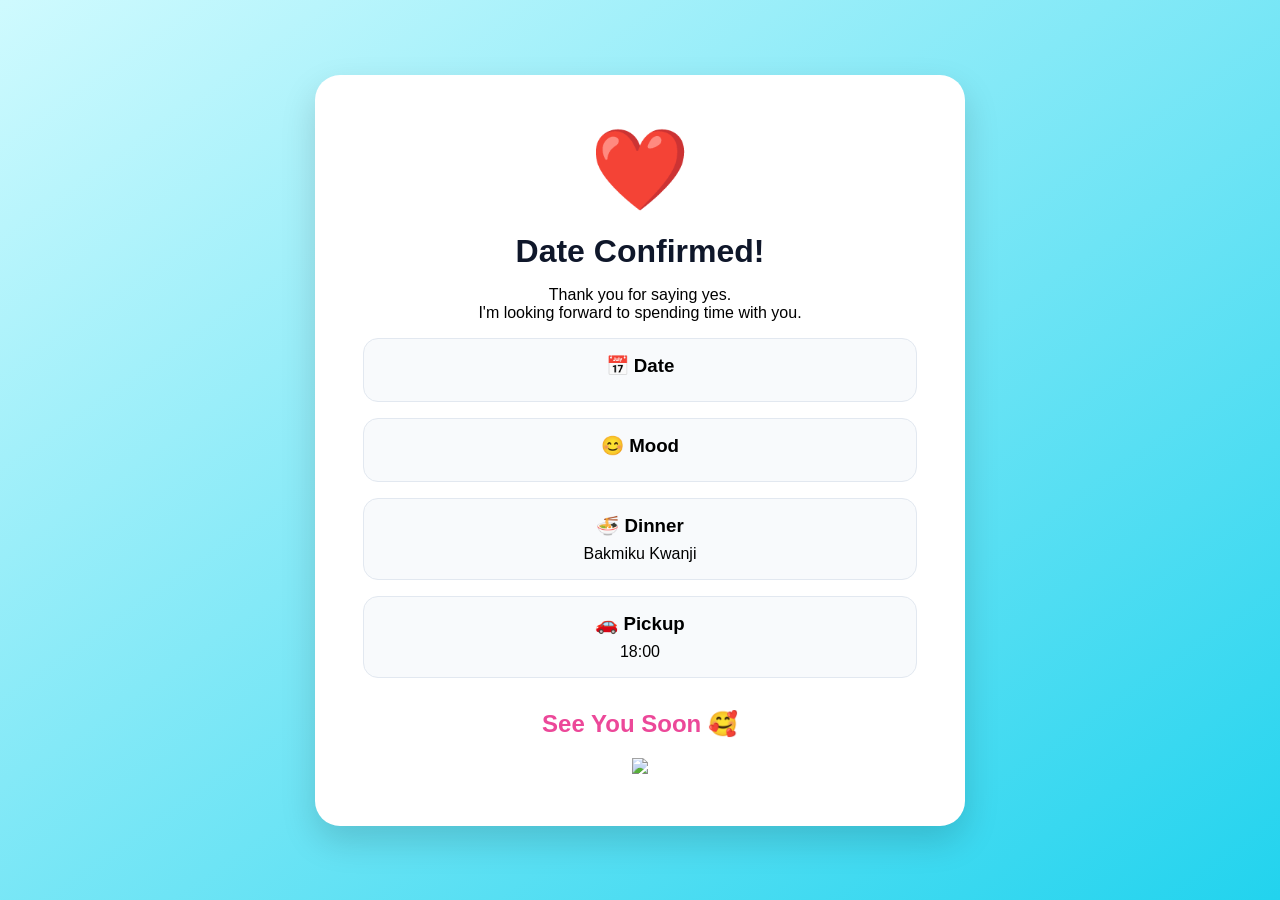
==== thankyou.html @ 7d4014b0 "Add files via upload" ====
<!DOCTYPE html>
<html lang="en">
<head>
    <meta charset="UTF-8">
    <meta name="viewport" content="width=device-width, initial-scale=1.0">
    <title>See You Soon ❤️</title>

    <link rel="stylesheet" href="tstyles.css">
</head>
<body>

    <div class="thankyou-card">

        <div class="heart">❤️</div>

        <h1>Date Confirmed!</h1>

        <p>
            Thank you for saying yes.
        </p>

        <p>
            I'm looking forward to spending time with you.
        </p>

        <div class="info-box">

            <h3>📅 Date</h3>
            <p id="selectedDate"></p>

        </div>

        <div class="info-box">

            <h3>😊 Mood</h3>
            <p id="selectedMood"></p>

        </div>

        <div class="info-box">

            <h3>🍜 Dinner</h3>
            <p>Bakmiku Kwanji</p>

        </div>

        <div class="info-box">

            <h3>🚗 Pickup</h3>
            <p>18:00</p>

        </div>

        <h2 class="see-you">
            See You Soon 🥰
        </h2>
        <img src="asset/Cat Orange GIF.gif" class="happy-gif">

    </div>

    <script src="thankyou.js"></script>
    
</body>
</html>
---- tstyles.css ----
*{
    margin:0;
    padding:0;
    box-sizing:border-box;
}

body{
    min-height:100vh;

    display:flex;
    justify-content:center;
    align-items:center;

    padding:20px;

    background:linear-gradient(
        to right bottom,
        #cffafe,
        #22d3ee
    );

    font-family:Arial, sans-serif;
}
.thankyou-card{

    width:100%;
    max-width:650px;

    background:white;

    padding:3rem;

    border-radius:25px;

    text-align:center;

    box-shadow:
        0 15px 35px rgba(0,0,0,.15);

    animation:fadeIn .8s ease;
}
.heart{
    font-size:5rem;
    margin-bottom:1rem;
}
.thankyou-card h1{
    color:#0f172a;
    margin-bottom:1rem;
}
.info-box{

    background:#f8fafc;

    border:1px solid #e2e8f0;

    border-radius:15px;

    padding:1rem;

    margin-top:1rem;
}
.info-box h3{
    margin-bottom:.5rem;
}
.see-you{
    margin-top:2rem;

    color:#ec4899;
}
@keyframes fadeIn{

    from{
        opacity:0;
        transform:translateY(20px);
    }

    to{
        opacity:1;
        transform:translateY(0);
    }

}
.happy-gif{
    width:180px;
    margin-top:20px;
}
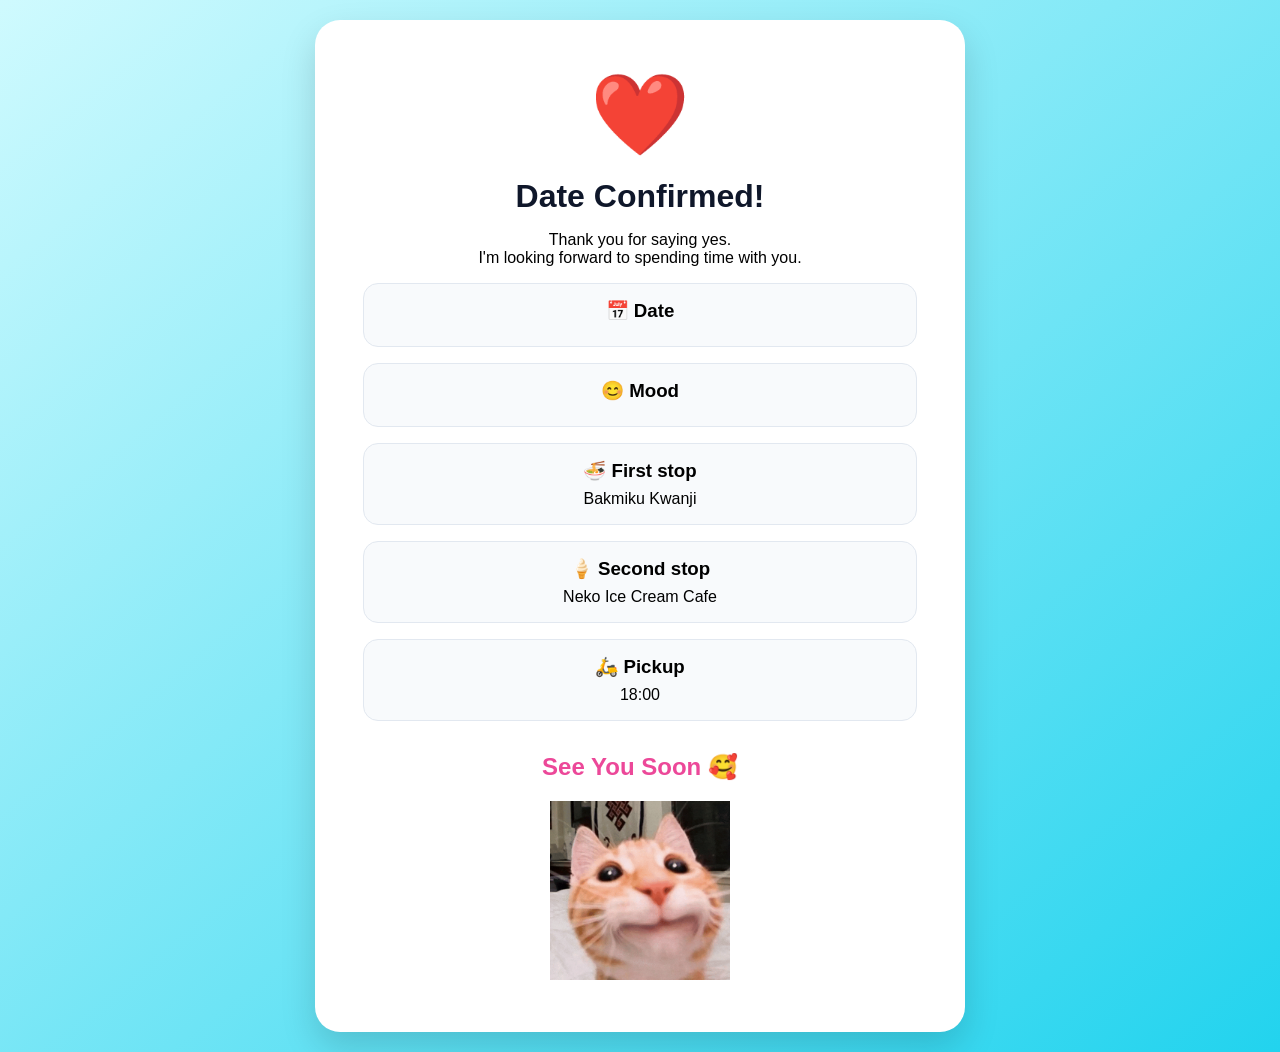
==== commit 395a0002: "Update thankyou.html" ====
--- a/thankyou.html
+++ b/thankyou.html
@@ -1,64 +1,50 @@
-<!DOCTYPE html>
+<!doctype html>
 <html lang="en">
-<head>
-    <meta charset="UTF-8">
-    <meta name="viewport" content="width=device-width, initial-scale=1.0">
+  <head>
+    <meta charset="UTF-8" />
+    <meta name="viewport" content="width=device-width, initial-scale=1.0" />
     <title>See You Soon ❤️</title>
 
-    <link rel="stylesheet" href="tstyles.css">
-</head>
-<body>
+    <link rel="stylesheet" href="tstyles.css" />
+  </head>
+  <body>
+    <div class="thankyou-card">
+      <div class="heart">❤️</div>
 
-    <div class="thankyou-card">
+      <h1>Date Confirmed!</h1>
 
-        <div class="heart">❤️</div>
+      <p>Thank you for saying yes.</p>
 
-        <h1>Date Confirmed!</h1>
+      <p>I'm looking forward to spending time with you.</p>
 
-        <p>
-            Thank you for saying yes.
-        </p>
+      <div class="info-box">
+        <h3>📅 Date</h3>
+        <p id="selectedDate"></p>
+      </div>
 
-        <p>
-            I'm looking forward to spending time with you.
-        </p>
+      <div class="info-box">
+        <h3>😊 Mood</h3>
+        <p id="selectedMood"></p>
+      </div>
 
-        <div class="info-box">
+      <div class="info-box">
+        <h3>🍜 First stop</h3>
+        <p>Bakmiku Kwanji</p>
+      </div>
+      <div class="info-box">
+        <h3>🍦 Second stop</h3>
+        <p>Neko Ice Cream Cafe</p>
+      </div>
 
-            <h3>📅 Date</h3>
-            <p id="selectedDate"></p>
+      <div class="info-box">
+        <h3>🛵 Pickup</h3>
+        <p>18:00</p>
+      </div>
 
-        </div>
-
-        <div class="info-box">
-
-            <h3>😊 Mood</h3>
-            <p id="selectedMood"></p>
-
-        </div>
-
-        <div class="info-box">
-
-            <h3>🍜 Dinner</h3>
-            <p>Bakmiku Kwanji</p>
-
-        </div>
-
-        <div class="info-box">
-
-            <h3>🚗 Pickup</h3>
-            <p>18:00</p>
-
-        </div>
-
-        <h2 class="see-you">
-            See You Soon 🥰
-        </h2>
-        <img src="asset/Cat Orange GIF.gif" class="happy-gif">
-
+      <h2 class="see-you">See You Soon 🥰</h2>
+      <img src="asset/Cat Orange GIF.gif" class="happy-gif" />
     </div>
 
     <script src="thankyou.js"></script>
-    
-</body>
-</html>+  </body>
+</html>
